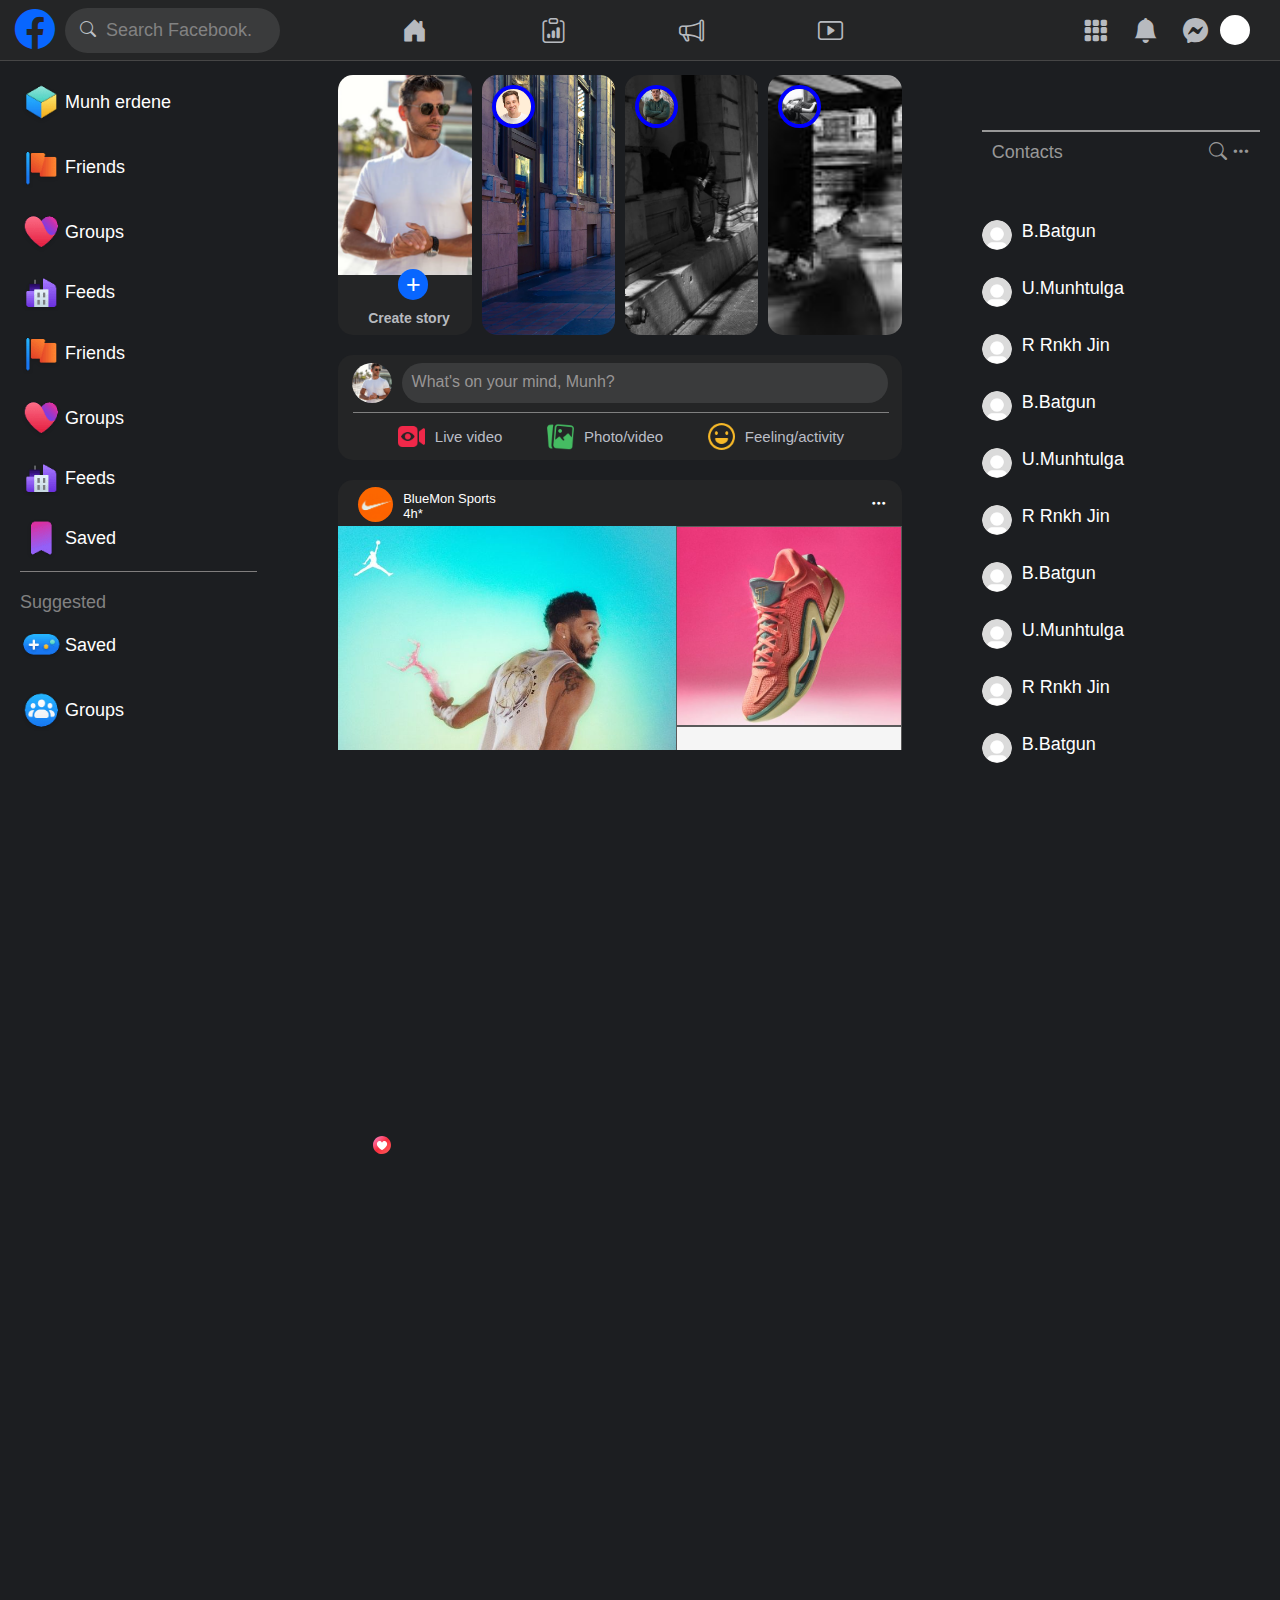
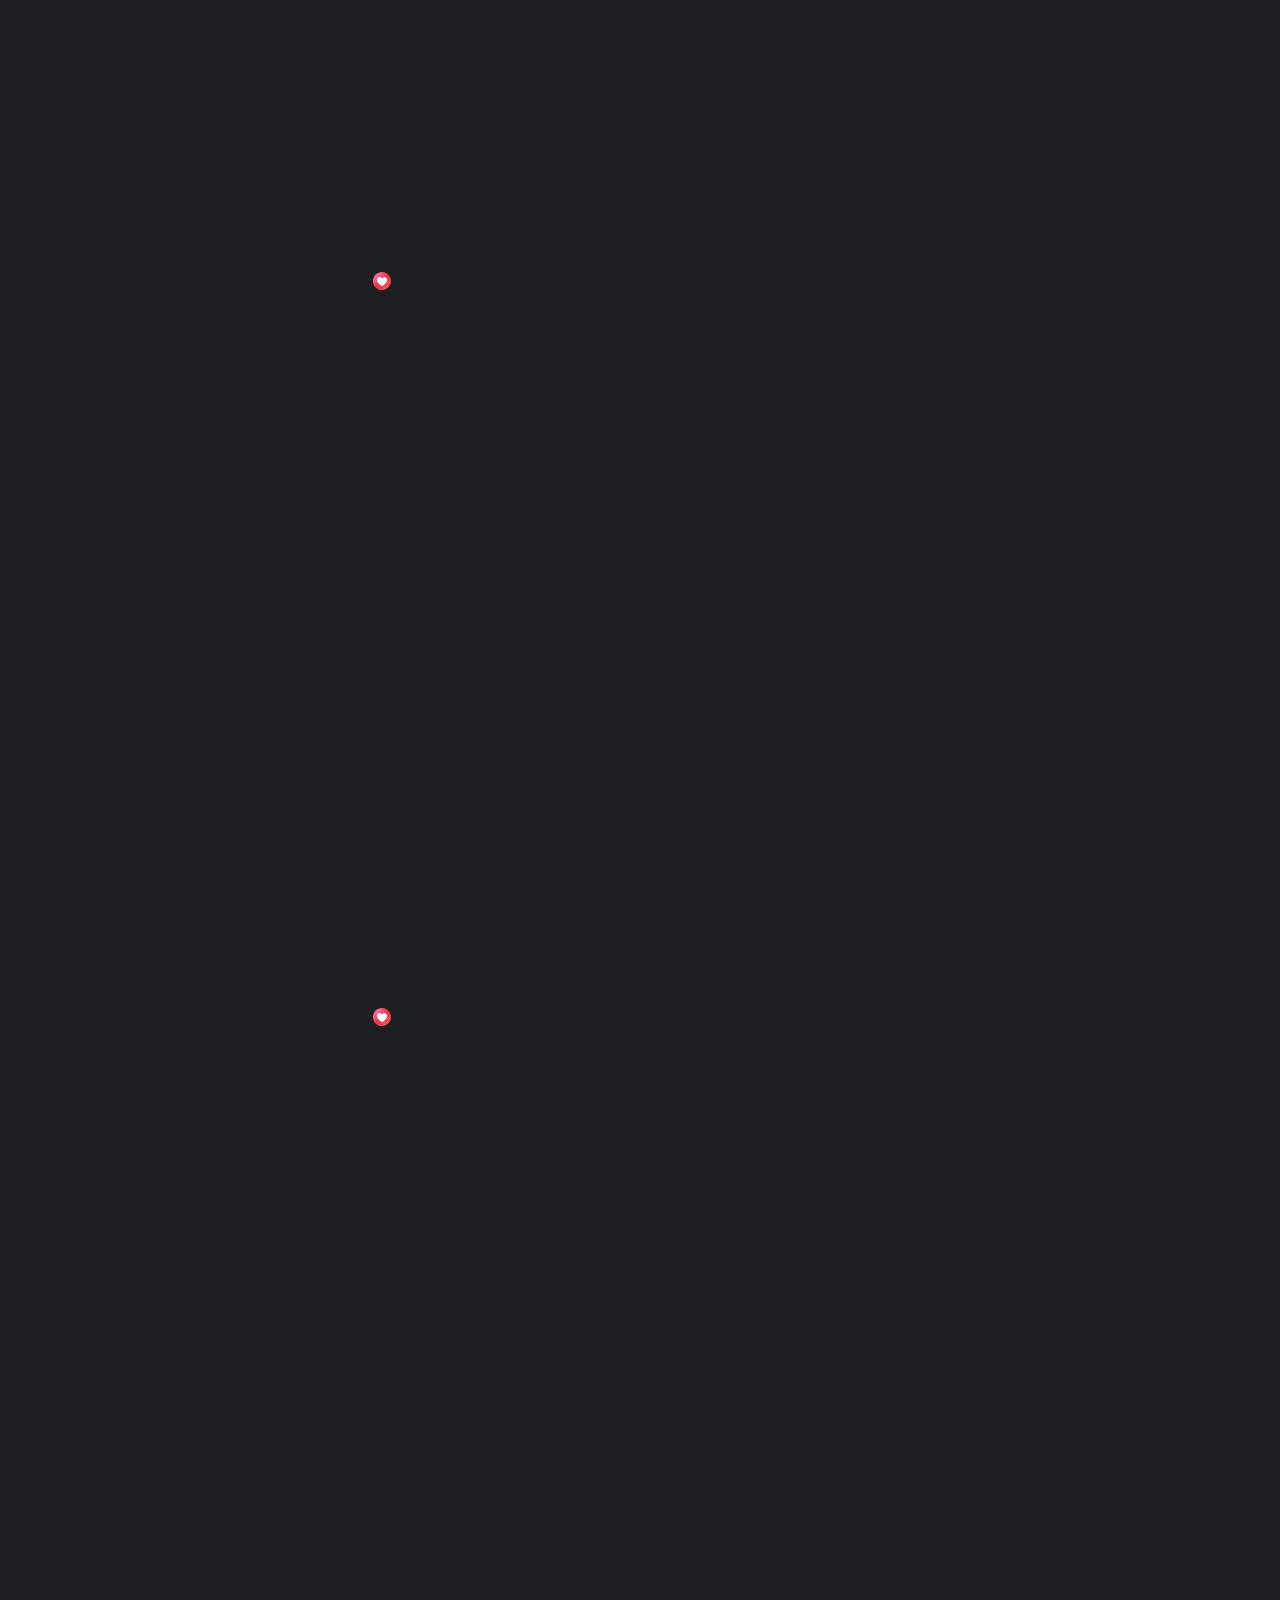
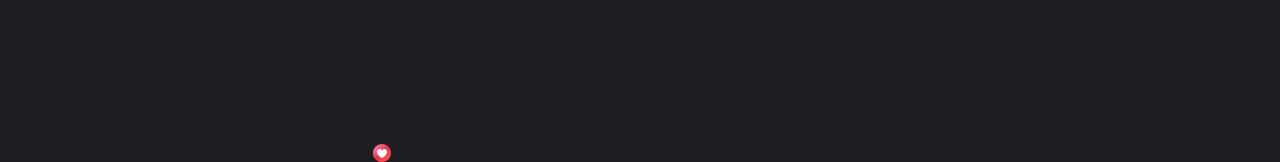
==== facebook.html @ 4e9d9228 "first commit" ====
<!DOCTYPE html>
<html lang="en">

<head>
    <meta charset="UTF-8">
    <meta name="viewport" content="width=device-width, initial-scale=1.0">
    <title>Document</title>
    <link rel="stylesheet" href="style.css">
    <link rel="stylesheet" href="https://cdn.jsdelivr.net/npm/bootstrap-icons@1.11.1/font/bootstrap-icons.css">
    <link rel="preconnect" href="https://fonts.googleapis.com">
    <link rel="preconnect" href="https://fonts.gstatic.com" crossorigin>
    <link href="https://fonts.googleapis.com/css2?family=PT+Sans+Narrow:wght@700&display=swap" rel="stylesheet">
</head>

<body>
    <div class="header">
        <div class="header-item1">
            <div class="child1">
                <i class="bi bi-facebook"></i>
            </div>
            <div class="child2">
                <div class="nohoi">
                    <i class="bi bi-search"></i>
                    <p>Search Facebook.</p>
                </div>
            </div>
        </div>
        <div class="header-item2">
            <div class="header-icon">
                <i class="bi bi-house-door-fill"></i>
                <i class="bi bi-clipboard-data"></i>
                <i class="bi bi-megaphone"></i>
                <i class="bi bi-play-btn"></i>
            </div>
        </div>
        <div class="header-item3">
            <div class="header-icon2">
                <i class="bi bi-grid-3x3-gap-fill"></i>
                <i class="bi bi-bell-fill"></i>
                <i class="bi bi-messenger"></i>
                <div class="profile">
                    <a href="https://www.facebook.com/profile.php?id=100067999803137"></a>
                </div>
            </div>
        </div>
    </div>
    <div class="main">
        <div class="main-left">
            <div class="main-left1">
                <div class="left-child">
                    <img src="logo/MXx87JcFaaaKzH.png" alt="">
                    <a href="">Munh erdene</a>
                </div>
                <div class="left-child">
                    <img src="logo/MXx87JcFKdzH.png" alt="">
                    <a href="">Friends</a>
                </div>
                <div class="left-child">
                    <img src="logo/MXx87JcFKzg.png" alt="">
                    <a href="">Groups</a>
                </div>
                <div class="left-child">
                    <img src="logo/MXx87JcFKzH.png" alt="">
                    <a href="">Feeds</a>
                </div>
                <div class="left-child">
                    <img src="logo/MXx87JcFKdzH.png" alt="">
                    <a href="">Friends</a>
                </div>
                <div class="left-child">
                    <img src="logo/MXx87JcFKzg.png" alt="">
                    <a href="">Groups</a>
                </div>
                <div class="left-child">
                    <img src="logo/MXx87JcFKzH.png" alt="">
                    <a href="">Feeds</a>
                </div>
                <div class="left-child1">
                    <img src="logo/MXx87JcFsKzH.png" alt="">
                    <a href="">Saved</a>
                </div>

            </div>
            <div class="main-left1">
                <p>Suggested</p>
                <div class="left-child">
                    <img src="logo/MXx87JcFssKzH.png" alt="">
                    <a href="">Saved</a>
                </div>
                <div class="left-child">
                    <img src="logo/MXx87JcsFKzH.png" alt="">
                    <a href="">Groups</a>
                </div>
                <div class="left-child">
                    <img src="logo/MXx87JcFssKzH.png" alt="">
                    <a href="">Saved</a>
                </div>
                <div class="left-child">
                    <img src="logo/MXx87JcFKdzH.png" alt="">
                    <a href="">Friends</a>
                </div>
                <div class="left-child">
                    <img src="logo/MXx87JcFKzg.png" alt="">
                    <a href="">Groups</a>
                </div>
                <div class="left-child">
                    <img src="logo/MXx87JcFKzH.png" alt="">
                    <a href="">Feeds</a>
                </div>
            </div>

        </div>
        <div class="main-mid">
            <div class="main-child">
                <div class="item12">
                    <div class="cc">
                        <div class="sd">
                            <img src="photo/profileistockphoto-1311078906-612x612.jpg" alt="">
                        </div>
                        <button class="button1">+</button>
                        <h6>Create story</h6>

                    </div>
                    <div class="ac">
                        <div class="sda">
                            <img src="/photo/rm328-366-tong-08_1.jpg" alt="">
                        </div>
                    </div>
                    <div class="bc">
                        <div class="sda">
                            <img src="photo/manphoto-1610088441520-4352457e7095.jpg" alt="">
                        </div>
                    </div>
                    <div class="gc">
                        <div class="sda">
                            <img src="/photo/pexelssssssssssssssssssss-photo-872756.jpg" alt="">
                        </div>
                    </div>

                </div>
                <div class="item23">
                    <div class="ff">
                        <div class="pt">
                            <img src="photo/profileistockphoto-1311078906-612x612.jpg" alt="">
                        </div>
                        <div class="write">
                            <span>What's on your mind, Munh?</span>
                        </div>
                    </div>
                    <div class="gg">
                        <div class="post"> <img src="logo/v1iF26vvvvvvvvvvvvvvvvvvvvvvvvvvvvvvvvvvvvvv05Cb5.png"
                                alt=""><span>Live video</span>
                        </div>
                        <div class="post"> <img src="logo/a6OjkIIE-aaaaaaaaaaaaaaaaaaaaR0.png"
                                alt=""><span>Photo/video</span></div>
                        <div class="post"> <img src="logo/yMDS19UDsqqqqqqqqqqqqqqqqqqqqqqWe.png"
                                alt=""><span>Feeling/activity</span></div>
                    </div>
                </div>
                <div class="head1">
                    <div class="head">
                        <div>
                            <div class="pro"></div>
                            <div class="name">BlueMon Sports <br>
                                4h*</div>
                        </div>
                        <div class="icon"><i class="bi bi-three-dots"></i>

                        </div>

                    </div>
                    <div class="item34">
                        <div class="sport1"></div>
                        <div class="sport2">
                            <div class="sport2-1"></div>
                            <div class="sport2-2"></div>
                            <div class="sport2-3"></div>
                        </div>
                    </div>
                    <div class="foter">
                        <div> <img class="react" src="/react/download (1).svg" alt="">
                            <img class="react1" src="/react/download.svg" alt="">
                        </div>
                        <div class="reaction">
                            <div class="vvv"><i class="bi bi-hand-thumbs-up"></i>Like</div>
                            <div class="vvv"><i class="bi bi-chat"></i>Comment</div>
                            <div class="vvv"><i class="bi bi-share"></i>Share</div>
                        </div>
                    </div>

                </div>
                <div class="head1">
                    <div class="head">
                        <div>
                            <div class="pro"></div>
                            <div class="name">BlueMon Sports <br>
                                4h*</div>
                        </div>
                        <div class="icon"><i class="bi bi-three-dots"></i>

                        </div>

                    </div>
                    <div class="item34">
                        <div class="sporta"></div>
                        <div class="sportb">
                            <div class="sportb-1"></div>
                            <div class="sportb-2"></div>
                            <div class="sportb-3"></div>
                        </div>
                    </div>

                    <div class="foter">
                        <div> <img class="react" src="/react/download (1).svg" alt="">
                            <img class="react1" src="/react/download.svg" alt="">
                        </div>
                        <div class="reaction">
                            <div class="vvv"><i class="bi bi-hand-thumbs-up"></i>Like</div>
                            <div class="vvv"><i class="bi bi-chat"></i>Comment</div>
                            <div class="vvv"><i class="bi bi-share"></i>Share</div>
                        </div>
                    </div>

                </div>
                <div class="head1">
                    <div class="head">
                        <div>
                            <div class="pro"></div>
                            <div class="name">BlueMon Sports <br>
                                4h*</div>
                        </div>
                        <div class="icon"><i class="bi bi-three-dots"></i>

                        </div>

                    </div>
                    <div class="item34">
                        <div class="sport1"></div>
                        <div class="sport2">
                            <div class="sport2-1"></div>
                            <div class="sport2-2"></div>
                            <div class="sport2-3"></div>
                        </div>
                    </div>
                    <div class="foter">
                        <div> <img class="react" src="/react/download (1).svg" alt="">
                            <img class="react1" src="/react/download.svg" alt="">
                        </div>
                        <div class="reaction">
                            <div class="vvv"><i class="bi bi-hand-thumbs-up"></i>Like</div>
                            <div class="vvv"><i class="bi bi-chat"></i>Comment</div>
                            <div class="vvv"><i class="bi bi-share"></i>Share</div>
                        </div>
                    </div>

                </div>
                <div class="head1">
                    <div class="head">
                        <div>
                            <div class="pro"></div>
                            <div class="name">BlueMon Sports <br>
                                4h*</div>
                        </div>
                        <div class="icon"><i class="bi bi-three-dots"></i>

                        </div>

                    </div>
                    <div class="item34">
                        <div class="sporta"></div>
                        <div class="sportb">
                            <div class="sportb-1"></div>
                            <div class="sportb-2"></div>
                            <div class="sportb-3"></div>
                        </div>
                    </div>

                    <div class="foter">
                        <div> <img class="react" src="/react/download (1).svg" alt="">
                            <img class="react1" src="/react/download.svg" alt="">
                        </div>
                        <div class="reaction">
                            <div class="vvv"><i class="bi bi-hand-thumbs-up"></i>Like</div>
                            <div class="vvv"><i class="bi bi-chat"></i>Comment</div>
                            <div class="vvv"><i class="bi bi-share"></i>Share</div>
                        </div>
                    </div>

                </div>


            </div>

        </div>

        <div class="main-right">

            <div class="cont">
                <span>Contacts</span>
                <div><i class="bi bi-search"></i>
                    <i class="bi bi-three-dots"></i>
                </div>

            </div>
            <div class="main-right1">
                <div class="right-child">
                    <div class="pro1"></div>
                    <a href="">B.Batgun</a>
                </div>
                <div class="right-child">
                    <div class="pro1"></div>
                    <a href="">U.Munhtulga</a>
                </div>
                <div class="right-child">
                    <div class="pro1"></div>
                    <a href="">R Rnkh Jin</a>
                </div>
                <div class="right-child">
                    <div class="pro1"></div>
                    <a href="">B.Batgun</a>
                </div>
                <div class="right-child">
                    <div class="pro1"></div>
                    <a href="">U.Munhtulga</a>
                </div>
                <div class="right-child">
                    <div class="pro1"></div>
                    <a href="">R Rnkh Jin</a>
                </div>
                <div class="right-child">
                    <div class="pro1"></div>
                    <a href="">B.Batgun</a>
                </div>
                <div class="right-child">
                    <div class="pro1"></div>
                    <a href="">U.Munhtulga</a>
                </div>
                <div class="right-child">
                    <div class="pro1"></div>
                    <a href="">R Rnkh Jin</a>
                </div>
                <div class="right-child">
                    <div class="pro1"></div>
                    <a href="">B.Batgun</a>
                </div>
                <div class="right-child">
                    <div class="pro1"></div>
                    <a href="">U.Munhtulga</a>
                </div>
                <div class="right-child">
                    <div class="pro1"></div>
                    <a href="">R Rnkh Jin</a>
                </div>
                <div class="right-child">
                    <div class="pro1"></div>
                    <a href="">B.Batgun</a>
                </div>
                <div class="right-child">
                    <div class="pro1"></div>
                    <a href="">U.Munhtulga</a>
                </div>
                <div class="right-child">
                    <div class="pro1"></div>
                    <a href="">B.Batgun</a>
                </div>

            </div>
        </div>
    </div>

</body>

</html>
---- style.css ----
* {
    font-family: Arial, Helvetica, sans-serif;
}
body{
    overflow: hidden;
}

::-webkit-scrollbar {
    width: 15px;
}
::-webkit-scrollbar-track{
    background-color: #d1faff;
}
::-webkit-scrollbar-thumb{
    background: linear-gradient(#642bff ,#ff22e6 )
}





body {
    background-color: #1c1e21;
    margin: 0;
    padding: 0;
}

.header {
    display: flex;
    cursor: pointer;
    background-color: #242526;
    border-bottom: 1px solid rgb(70, 70, 70);
    width: 100%;
    position: fixed;
}


.header-item1 {

    flex: 3;
    display: flex;
    align-items: center;
    gap: 10px;
    height: 60px;
}

.header-item2 {

    height: 60px;
    flex: 6;
}

.header-item3 {

    height: 60px;
    flex: 3;
}




.child2 {
    flex: 2;
    background-color: #3a3b3c;
    border-radius: 30px;
    width: 100%;
    margin-right: 40px;
    height: 45px;
    color: #bdc0c6;
    display: flex;
}

.child1 {
    margin-left: 15px;
    display: flex;
    font-size: 40px;
    color: #0866ff;

}

.nohoi {
    display: flex;
    align-items: center;
    gap: 10px;
    margin: 10px 0px 0px 15px;
    font-family: Arial, Helvetica, sans-serif;


}

.nohoi i {
    margin-top: -10px;
}

.header-icon {
    display: flex;
    align-items: center;
    justify-content: space-around;
    font-size: 25px;
    padding: 5px 60px 15px 60px;
    color: #b7babf;
    margin-left: -35px;



}

.header-icon2 {
    display: flex;
    align-items: center;
    font-size: 25px;
    padding: 5px 30px 15px 50px;
    justify-content: flex-end;
    color: #b7babf;


}

.header-icon2 i {
    width: 50px;
    height: 50px;
    align-items: center;
    display: flex;
    justify-content: center;
    border-radius: 30px;

}

.header-icon i {
    width: 100px;
    display: flex;
    justify-content: center;
    height: 50px;
    align-items: center;
    border-radius: 10px;

}

.profile {
    height: 30px;
    width: 30px;
    border-radius: 25px;
    background-color: white;
}


.main {
    display: flex;

}


/* main-left */




.main-left {
    flex: 3;
    margin-top: 60px;
    max-height: 700px;
    overflow: auto;
    overflow: hidden;
    
}

.main-left1 {
    display: flex;
    flex-direction: column;
    font-size: 18px;
    gap: 20px;
    padding: 20px;
    font-family: Arial, Helvetica, sans-serif;
    width: 70%;
}

p {
    color: rgb(130, 130, 130);
    font-size: 18px;
    font-family: Arial, Helvetica, sans-serif;
    margin: -20px 0px -10px 0px;

}

.left-child {
    display: flex;
    align-items: center;
}

.left-child a {
    text-decoration: none;
    color: white;

}

.left-child img {
    width: 45px;
}

.left-child1 img {
    width: 45px;
}

.left-child1 a {
    text-decoration: none;
    color: white;

}

.left-child1 {
    display: flex;
    align-items: center;
    border-bottom: 1px solid rgb(128, 126, 126);
    padding: 0px 0px 10px 0px;

}



/* main-mid */

.main-mid {
    flex: 5;
    max-height: 690px;
    margin-top: 60px;
    overflow: auto;
}
.main-mid::-webkit-scrollbar{
    display:none;
}

.item12 {
    display: flex;
    gap: 10px;
    margin-top: 15px;
    margin-bottom: 20px;

}

.cc {
    flex: 1;
    height: 260px;
    border-radius: 15px;
    background-color: #242526;
}

.ac {
    flex: 1;
    height: 260px;
    border-radius: 15px;
    background-image: url(photo/street-photography-exercises-16.jpg);
    background-size: cover !important;

}

.bc {
    flex: 1;
    height: 260px;
    border-radius: 15px;
    background-image: url(photo/street-photography-new-york-city-6.jpg);
    background-size: cover !important;
}

.gc {
    flex: 1;
    height: 260px;
    border-radius: 15px;
    background-image: url(photo/images.jpg);
    background-size: cover !important;
}

.sda {
    height: 35px;
    width: 35px;
    border-radius: 30px;
    margin: 10px;
    border: 4px solid blue;
}

.ac img {
    width: 100%;
    height: 100%;
    object-fit: cover;
    border-radius: 20px;
}

.bc img {
    width: 100%;
    height: 100%;
    object-fit: cover;
    border-radius: 20px;
}

.gc img {
    width: 100%;
    height: 100%;
    object-fit: cover;
    border-radius: 20px;
}

.cc img {
    width: 100%;
    height: 200px;
    object-fit: cover;
    border-radius: 15px 15px 0 0;
}

.cc h6 {
    color: #b7babf;
    font-family: Arial, Helvetica, sans-serif;
    font-size: 14px;
    margin-left: 30px;
    margin-top: 10px;
}

.button1 {
    color: white;
    background-color: #0866ff;
    border: none;
    font-size: 25px;
    border-radius: 20px;
    width: 30px;
    margin-left: 60px;
    margin-top: -10px;
}




.item23 {
    height: 100%;
    background-color: #242526;
    border-radius: 15px;
}

.ff {
    display: flex;
    justify-content: center;
    gap: 10px;
    padding-top: 8px;
    margin: 0px -10px;
    padding-bottom: 5px;


}


.pt img {
    width: 40px;
    height: 40px;
    object-fit: cover;
    border-radius: 50px;
}

.write {
    width: 80%;
    background-color: #3a3b3c;
    border-radius: 20px;
    padding: 10px;
    height: 20px;
}

.write span {
    align-items: center;
    font-family: Arial, Helvetica, sans-serif;
    color: #989595;

}

.gg {
    display: flex;
    justify-content: space-evenly;
    border-top: 1px solid gray;
    width: 95%;
    padding-top: 10px;
    color: #bbbec6;
    margin-left: 15px;
}

.gg img {
    width: 27px;
}

.gg .post {
    display: flex;
    align-items: center !important;
    font-size: 15px;
    gap: 10px;
    padding-bottom: 10px;
}



.head {
    background-color: #242526;
    height: 100%;
    width: 100%;
    margin-top: 20px;
    display: flex;
    justify-content: space-between;
    border-radius: 15px 15px 0 0;
}

.head1 {
    border-radius: 15px;
}

.item34 {
    display: flex;
}

.pro {
    width: 35px;
    height: 35px;
    background-color: #0866ff;
    border-radius: 20px;
    margin-top: 7px;
    background-image: url(logo/341012347_543626381224501_4270910067507456074_n.jpg);
    background-size: cover;
}

.name {
    color: white;
    font-size: 13px;
    margin-top: 11px;
}

.icon i {
    color: white;
    padding: 15px;
}

.head :nth-child(1) {
    display: flex;
    margin-left: 10px;
    gap: 10px;
}


.foter {
    height: 70px;
    background-color: #242526;
    border-radius: 0 0 10px 10px;
}

.foter .react1 {
    width: 18px;
    position: absolute;
    margin-left: -3px;
    margin-top: 10px;

}

.foter .react {
    width: 18px;
    margin-left: 20px;
    margin-top: 10px;
}

.reaction {
    display: flex;
    color: #989595;
    margin-top: 5px;
}

.reaction .vvv {
    align-items: center;
    display: flex;
    height: 100%;
    flex: 1;
    gap: 5px;
    justify-content: center;
    height: 30px;
}

.sport1 {
    flex: 3;
    background-color: #0866ff;
    height: 600px;
    background-image: url(photo/386356776_717872460382571_352411873244141687_n.jpg);
    background-size: cover;

}

.sport2 {
    flex: 2;
    background-color: #a8a8a8;
    height: 600px;
}


.sport2 {
    display: flex;
    flex-direction: column;

}

.sport2-1 {
    flex: 1;
    background-color: aqua;
    height: 100%;
    background-image: url(photo/386425419_717872437049240_7913537038854372418_n.jpg);
    background-size: cover;
    border: 1px solid rgb(90 90 90);
}

.sport2-2 {
    flex: 1;
    background-color: rgb(5, 11, 11);
    height: 100%;
    background-image: url(photo/387135450_717872523715898_7776025754086499048_n.jpg);
    background-size: cover;
    border: 1px solid rgb(90, 90, 90);
}

.sport2-3 {
    flex: 1;
    background-color: rgb(82, 85, 85);
    height: 100%;
    background-image: url(photo/386360731_717872490382568_8636001719762480465_n.jpg);
    background-size: cover;
    border: 1px solid rgb(90 90 90);
}

/* ************************************* */



.sporta {
    flex: 3;
    background-color: #0866ff;
    height: 600px;
    background-image: url(385808268_717760060393811_1845516570750498262_n.jpg);
    background-size: cover;

}

.sportb {
    flex: 2;
    background-color: #a8a8a8;
    height: 600px;
}


.sportb {
    display: flex;
    flex-direction: column;

}

.sportb-1 {
    flex: 1;
    background-color: aqua;
    height: 100%;
    background-image: url(387042564_719667470203070_8882991709852262985_n.jpg);
    background-size: cover;
    border: 1px solid rgb(90 90 90);
}

.sportb-2 {
    flex: 1;
    background-color: rgb(5, 11, 11);
    height: 100%;
    background-image: url(370172611_717761830393634_2809102150336380071_n.jpg);
    background-size: cover;
    border: 1px solid rgb(90, 90, 90);
}

.sportb-3 {
    flex: 1;
    background-color: rgb(82, 85, 85);
    height: 100%;
    background-image: url(386708306_717842420385575_1330714705185877147_n.jpg);
    background-size: cover;
    border: 1px solid rgb(90 90 90);
}

/* main right */
.main-right {
    flex: 3;
    margin-top: 60px;
    max-height: 690px;
    overflow: auto;
    overflow: hidden;
}


.main-right {
    display: flex;
    flex-direction: column;
    font-size: 18px;
    gap: 20px;
    padding: 20px;
    font-family: Arial, Helvetica, sans-serif;

}

.right-child {
    display: flex;
    align-items: center;
    gap: 10px;
}

.right-child a {
    text-decoration: none;
    color: white;

}

.right-child1 a {
    text-decoration: none;
    color: white;

}

.right-child1 {

    border-bottom: 1px solid rgb(128, 126, 126);
    padding: 0px 0px 10px 0px;

}

.cont {
    color: rgb(152, 152, 152);
    justify-content: space-between;
    display: flex;
    margin-left: 60px;
    margin-top: 50px;
    border-top: 2px solid;
    padding: 10px;

}

.main-right1 {
    display: flex;
    flex-direction: column;
    gap: 20px;
    padding: 20px;
    font-family: Arial, Helvetica, sans-serif;
    width: 70%;
    margin-left: 40px;

}

.pro1 {
    width: 30px;
    height: 30px;
    background-color: #0866ff;
    border-radius: 20px;
    margin-top: 7px;
    background-image: url(logo/Screenshot\ 2023-10-11\ 161216.png);
    background-size: cover;
}


/* hover */

.child2:hover {
    cursor: pointer;
    background-color: #4e4e4f;
}

.header-icon i:hover {
    background-color: #8c8c8c1a;
    transition: 0.2s;
}

.header-icon2 i:hover {
    background-color: #8c8c8c1a;
    transition: 0.2s;
}

.main-left:hover{
    overflow: scroll;
}
.main-right:hover{
    overflow: scroll;
}
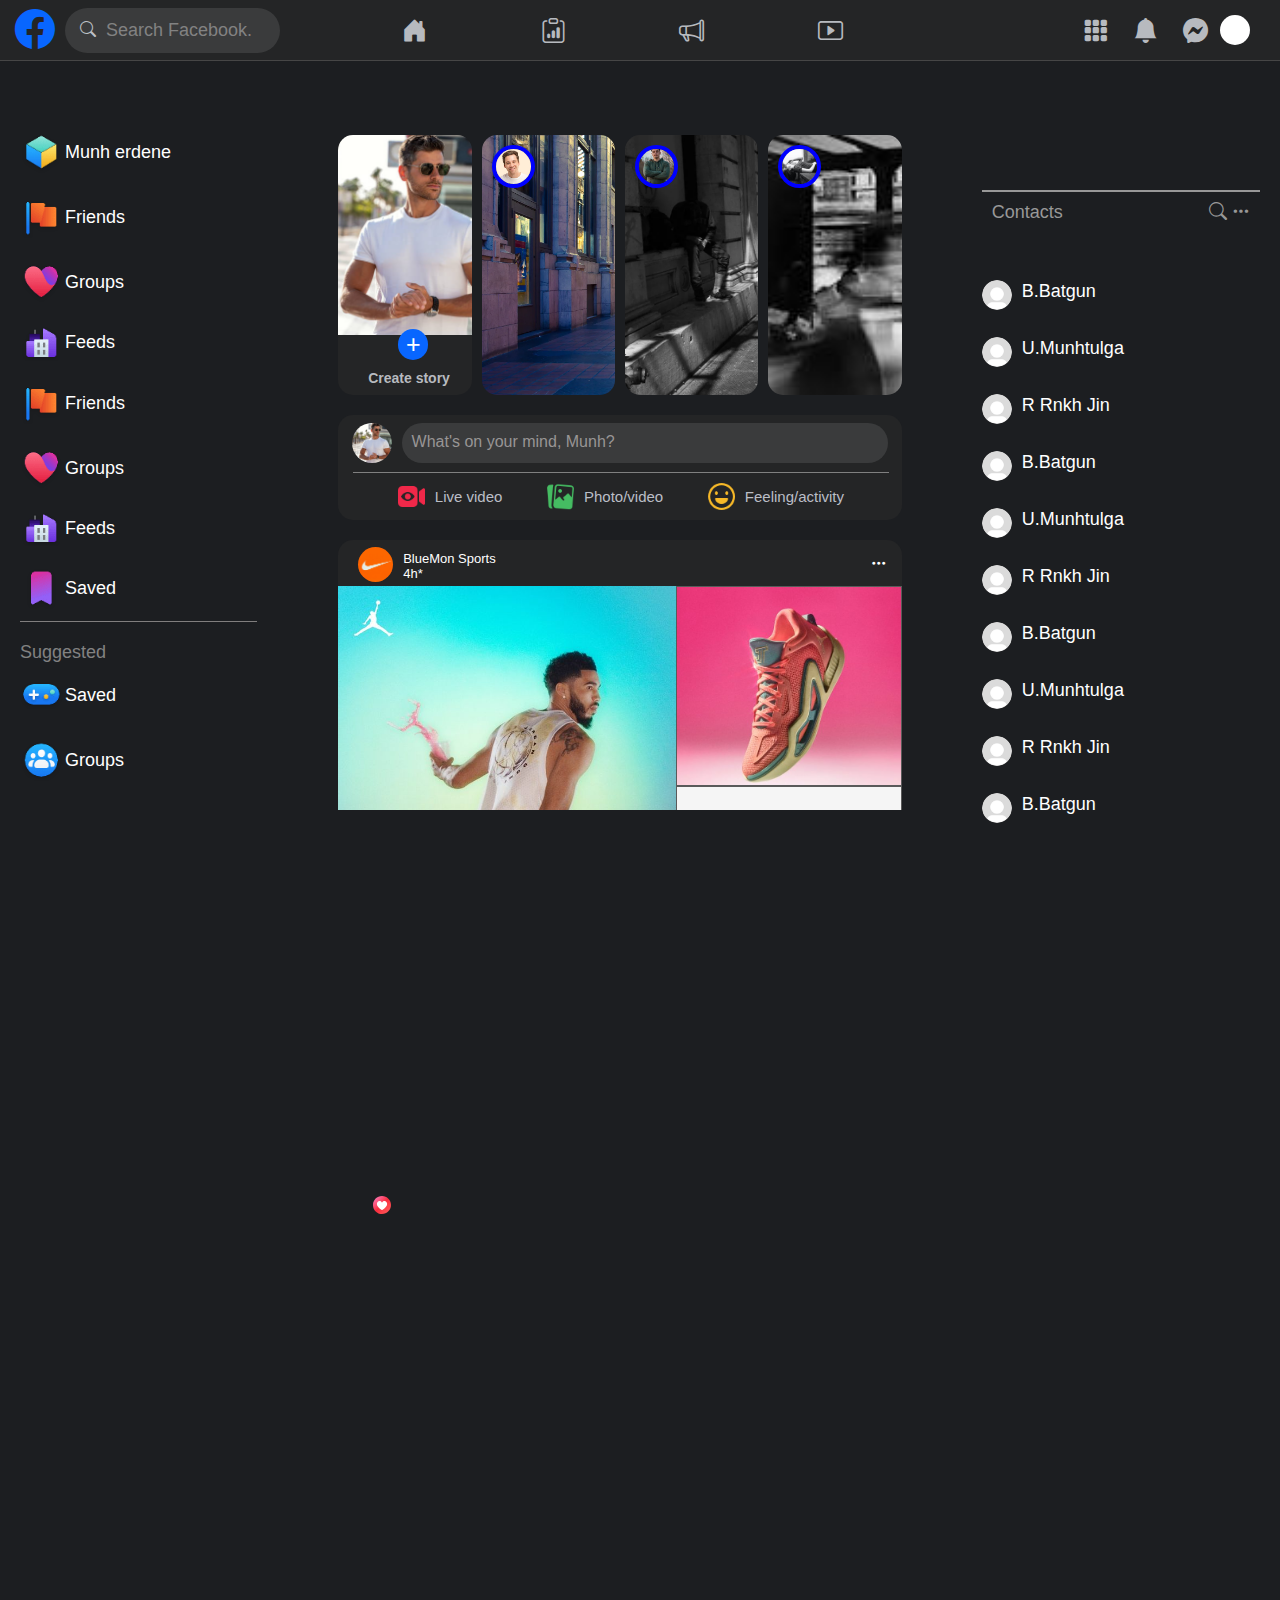
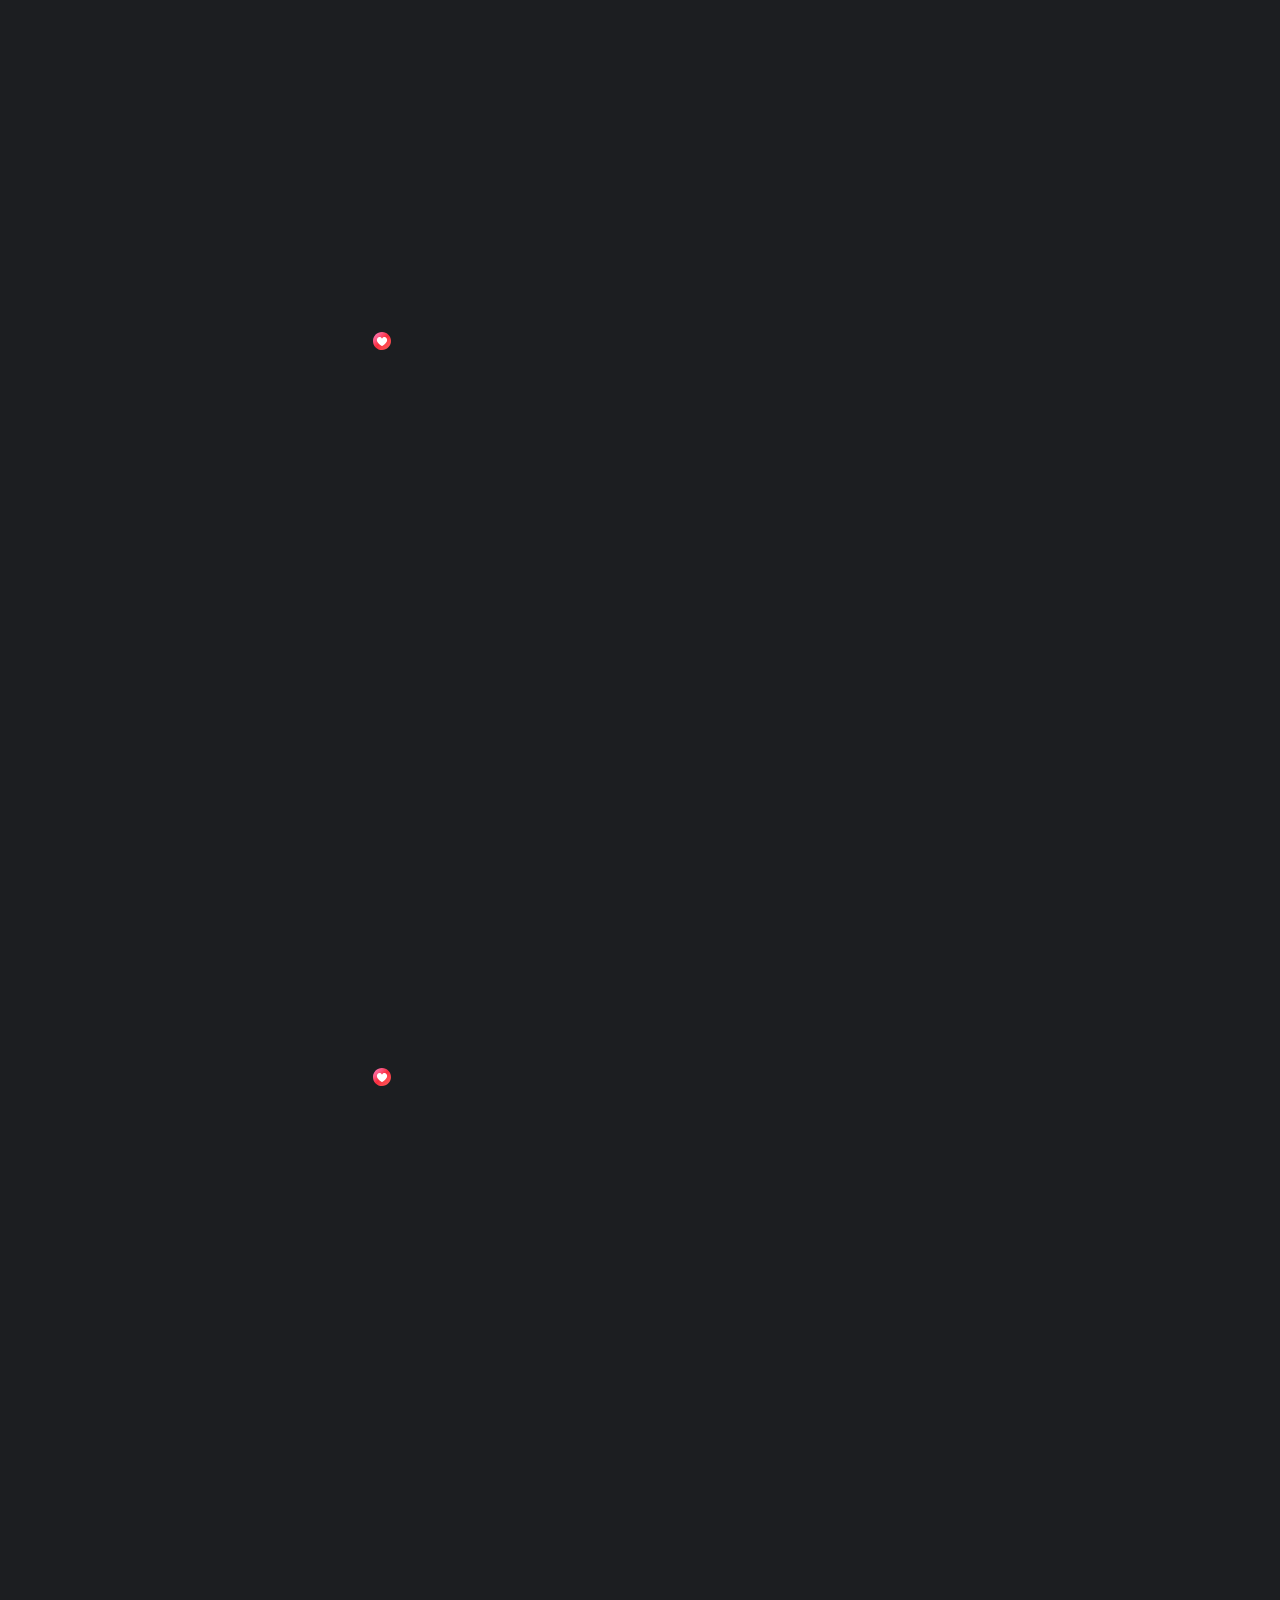
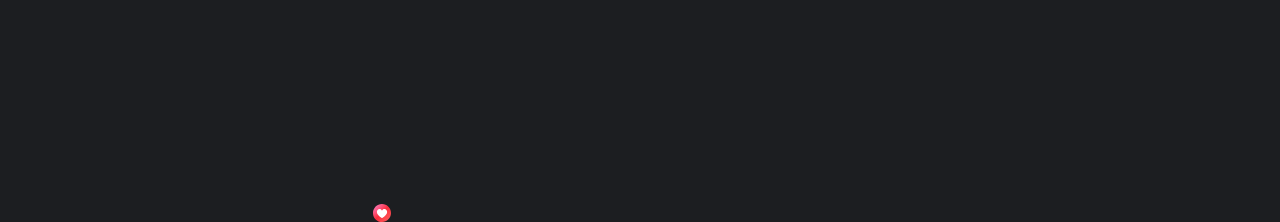
==== commit 2e8aac17: "first commit" ====
--- a/facebook.html
+++ b/facebook.html
@@ -5,7 +5,7 @@
     <meta charset="UTF-8">
     <meta name="viewport" content="width=device-width, initial-scale=1.0">
     <title>Document</title>
-    <link rel="stylesheet" href="style.css">
+    <link rel="stylesheet" href="facebook.css">
     <link rel="stylesheet" href="https://cdn.jsdelivr.net/npm/bootstrap-icons@1.11.1/font/bootstrap-icons.css">
     <link rel="preconnect" href="https://fonts.googleapis.com">
     <link rel="preconnect" href="https://fonts.gstatic.com" crossorigin>
@@ -123,7 +123,7 @@
                     </div>
                     <div class="ac">
                         <div class="sda">
-                            <img src="/photo/rm328-366-tong-08_1.jpg" alt="">
+                            <img src="photo/rm328-366-tong-08_1.jpg" alt="">
                         </div>
                     </div>
                     <div class="bc">
@@ -133,7 +133,7 @@
                     </div>
                     <div class="gc">
                         <div class="sda">
-                            <img src="/photo/pexelssssssssssssssssssss-photo-872756.jpg" alt="">
+                            <img src="photo/pexelssssssssssssssssssss-photo-872756.jpg" alt="">
                         </div>
                     </div>
 
--- a/facebook.css
+++ b/facebook.css
@@ -0,0 +1,687 @@
+* {
+    font-family: Arial, Helvetica, sans-serif;
+}
+
+body {
+    overflow: hidden;
+}
+
+::-webkit-scrollbar {
+    width: 15px;
+}
+
+::-webkit-scrollbar-track {
+    background-color: #d1faff;
+}
+
+::-webkit-scrollbar-thumb {
+    background: linear-gradient(#642bff, #ff22e6)
+}
+
+
+
+
+
+body {
+    background-color: #1c1e21;
+    margin: 0;
+    padding: 0;
+}
+
+.header {
+    display: flex;
+    cursor: pointer;
+    background-color: #242526;
+    border-bottom: 1px solid rgb(70, 70, 70);
+    width: 100%;
+    position: fixed;
+}
+
+
+.header-item1 {
+
+    flex: 3;
+    display: flex;
+    align-items: center;
+    gap: 10px;
+    height: 60px;
+}
+
+.header-item2 {
+
+    height: 60px;
+    flex: 6;
+}
+
+.header-item3 {
+
+    height: 60px;
+    flex: 3;
+}
+
+
+
+
+.child2 {
+    flex: 2;
+    background-color: #3a3b3c;
+    border-radius: 30px;
+    width: 100%;
+    margin-right: 40px;
+    height: 45px;
+    color: #bdc0c6;
+    display: flex;
+}
+
+.child1 {
+    margin-left: 15px;
+    display: flex;
+    font-size: 40px;
+    color: #0866ff;
+
+}
+
+.nohoi {
+    display: flex;
+    align-items: center;
+    gap: 10px;
+    margin: 10px 0px 0px 15px;
+    font-family: Arial, Helvetica, sans-serif;
+
+
+}
+
+.nohoi i {
+    margin-top: -10px;
+}
+
+.header-icon {
+    display: flex;
+    align-items: center;
+    justify-content: space-around;
+    font-size: 25px;
+    padding: 5px 60px 15px 60px;
+    color: #b7babf;
+    margin-left: -35px;
+
+
+
+}
+
+.header-icon2 {
+    display: flex;
+    align-items: center;
+    font-size: 25px;
+    padding: 5px 30px 15px 50px;
+    justify-content: flex-end;
+    color: #b7babf;
+
+
+}
+
+.header-icon2 i {
+    width: 50px;
+    height: 50px;
+    align-items: center;
+    display: flex;
+    justify-content: center;
+    border-radius: 30px;
+
+}
+
+.header-icon i {
+    width: 100px;
+    display: flex;
+    justify-content: center;
+    height: 50px;
+    align-items: center;
+    border-radius: 10px;
+
+}
+
+.profile {
+    height: 30px;
+    width: 30px;
+    border-radius: 25px;
+    background-color: white;
+}
+
+
+.main {
+    display: flex;
+
+}
+
+
+/* main-left */
+
+
+
+
+.main-left {
+    flex: 3;
+    margin-top: 60px;
+    max-height: 700px;
+    overflow: auto;
+    overflow: hidden;
+    margin-top: 110px;
+
+}
+
+.main-left1 {
+    display: flex;
+    flex-direction: column;
+    font-size: 18px;
+    gap: 20px;
+    padding: 20px;
+    font-family: Arial, Helvetica, sans-serif;
+    width: 70%;
+}
+
+p {
+    color: rgb(130, 130, 130);
+    font-size: 18px;
+    font-family: Arial, Helvetica, sans-serif;
+    margin: -20px 0px -10px 0px;
+
+}
+
+.left-child {
+    display: flex;
+    align-items: center;
+}
+
+.left-child a {
+    text-decoration: none;
+    color: white;
+
+}
+
+.left-child img {
+    width: 45px;
+}
+
+.left-child1 img {
+    width: 45px;
+}
+
+.left-child1 a {
+    text-decoration: none;
+    color: white;
+
+}
+
+.left-child1 {
+    display: flex;
+    align-items: center;
+    border-bottom: 1px solid rgb(128, 126, 126);
+    padding: 0px 0px 10px 0px;
+
+}
+
+
+
+/* main-mid */
+
+.main-mid {
+    flex: 5;
+    max-height: 690px;
+    margin-top: 120px;
+    overflow: auto;
+
+}
+
+.main-mid::-webkit-scrollbar {
+    display: none;
+}
+
+.item12 {
+    display: flex;
+    gap: 10px;
+    margin-top: 15px;
+    margin-bottom: 20px;
+
+}
+
+.cc {
+    flex: 1;
+    height: 260px;
+    border-radius: 15px;
+    background-color: #242526;
+}
+
+.ac {
+    flex: 1;
+    height: 260px;
+    border-radius: 15px;
+    background-image: url(photo/street-photography-exercises-16.jpg);
+    background-size: cover !important;
+
+}
+
+.bc {
+    flex: 1;
+    height: 260px;
+    border-radius: 15px;
+    background-image: url(photo/street-photography-new-york-city-6.jpg);
+    background-size: cover !important;
+}
+
+.gc {
+    flex: 1;
+    height: 260px;
+    border-radius: 15px;
+    background-image: url(photo/images.jpg);
+    background-size: cover !important;
+}
+
+.sda {
+    height: 35px;
+    width: 35px;
+    border-radius: 30px;
+    margin: 10px;
+    border: 4px solid blue;
+}
+
+.ac img {
+    width: 100%;
+    height: 100%;
+    object-fit: cover;
+    border-radius: 20px;
+}
+
+.bc img {
+    width: 100%;
+    height: 100%;
+    object-fit: cover;
+    border-radius: 20px;
+}
+
+.gc img {
+    width: 100%;
+    height: 100%;
+    object-fit: cover;
+    border-radius: 20px;
+}
+
+.cc img {
+    width: 100%;
+    height: 200px;
+    object-fit: cover;
+    border-radius: 15px 15px 0 0;
+}
+
+.cc h6 {
+    color: #b7babf;
+    font-family: Arial, Helvetica, sans-serif;
+    font-size: 14px;
+    margin-left: 30px;
+    margin-top: 10px;
+}
+
+.button1 {
+    color: white;
+    background-color: #0866ff;
+    border: none;
+    font-size: 25px;
+    border-radius: 20px;
+    width: 30px;
+    margin-left: 60px;
+    margin-top: -10px;
+}
+
+
+
+
+.item23 {
+    height: 100%;
+    background-color: #242526;
+    border-radius: 15px;
+}
+
+.ff {
+    display: flex;
+    justify-content: center;
+    gap: 10px;
+    padding-top: 8px;
+    margin: 0px -10px;
+    padding-bottom: 5px;
+
+
+}
+
+
+.pt img {
+    width: 40px;
+    height: 40px;
+    object-fit: cover;
+    border-radius: 50px;
+}
+
+.write {
+    width: 80%;
+    background-color: #3a3b3c;
+    border-radius: 20px;
+    padding: 10px;
+    height: 20px;
+}
+
+.write span {
+    align-items: center;
+    font-family: Arial, Helvetica, sans-serif;
+    color: #989595;
+
+}
+
+.gg {
+    display: flex;
+    justify-content: space-evenly;
+    border-top: 1px solid gray;
+    width: 95%;
+    padding-top: 10px;
+    color: #bbbec6;
+    margin-left: 15px;
+}
+
+.gg img {
+    width: 27px;
+}
+
+.gg .post {
+    display: flex;
+    align-items: center !important;
+    font-size: 15px;
+    gap: 10px;
+    padding-bottom: 10px;
+}
+
+
+
+.head {
+    background-color: #242526;
+    height: 100%;
+    width: 100%;
+    margin-top: 20px;
+    display: flex;
+    justify-content: space-between;
+    border-radius: 15px 15px 0 0;
+}
+
+.head1 {
+    border-radius: 15px;
+}
+
+.item34 {
+    display: flex;
+}
+
+.pro {
+    width: 35px;
+    height: 35px;
+    background-color: #0866ff;
+    border-radius: 20px;
+    margin-top: 7px;
+    background-image: url(logo/341012347_543626381224501_4270910067507456074_n.jpg);
+    background-size: cover;
+}
+
+.name {
+    color: white;
+    font-size: 13px;
+    margin-top: 11px;
+}
+
+.icon i {
+    color: white;
+    padding: 15px;
+}
+
+.head :nth-child(1) {
+    display: flex;
+    margin-left: 10px;
+    gap: 10px;
+}
+
+
+.foter {
+    height: 70px;
+    background-color: #242526;
+    border-radius: 0 0 10px 10px;
+}
+
+.foter .react1 {
+    width: 18px;
+    position: absolute;
+    margin-left: -3px;
+    margin-top: 10px;
+
+}
+
+.foter .react {
+    width: 18px;
+    margin-left: 20px;
+    margin-top: 10px;
+}
+
+.reaction {
+    display: flex;
+    color: #989595;
+    margin-top: 5px;
+}
+
+.reaction .vvv {
+    align-items: center;
+    display: flex;
+    height: 100%;
+    flex: 1;
+    gap: 5px;
+    justify-content: center;
+    height: 30px;
+}
+
+.sport1 {
+    flex: 3;
+    background-color: #0866ff;
+    height: 600px;
+    background-image: url(photo/386356776_717872460382571_352411873244141687_n.jpg);
+    background-size: cover;
+
+}
+
+.sport2 {
+    flex: 2;
+    background-color: #a8a8a8;
+    height: 600px;
+}
+
+
+.sport2 {
+    display: flex;
+    flex-direction: column;
+
+}
+
+.sport2-1 {
+    flex: 1;
+    background-color: aqua;
+    height: 100%;
+    background-image: url(photo/386425419_717872437049240_7913537038854372418_n.jpg);
+    background-size: cover;
+    border: 1px solid rgb(90 90 90);
+}
+
+.sport2-2 {
+    flex: 1;
+    background-color: rgb(5, 11, 11);
+    height: 100%;
+    background-image: url(photo/387135450_717872523715898_7776025754086499048_n.jpg);
+    background-size: cover;
+    border: 1px solid rgb(90, 90, 90);
+}
+
+.sport2-3 {
+    flex: 1;
+    background-color: rgb(82, 85, 85);
+    height: 100%;
+    background-image: url(photo/386360731_717872490382568_8636001719762480465_n.jpg);
+    background-size: cover;
+    border: 1px solid rgb(90 90 90);
+}
+
+/* ************************************* */
+
+
+
+.sporta {
+    flex: 3;
+    background-color: #0866ff;
+    height: 600px;
+    background-image: url(zurag2/385808268_717760060393811_1845516570750498262_n.jpg);
+    background-size: cover;
+
+}
+
+.sportb {
+    flex: 2;
+    background-color: #a8a8a8;
+    height: 600px;
+}
+
+
+.sportb {
+    display: flex;
+    flex-direction: column;
+
+}
+
+.sportb-1 {
+    flex: 1;
+    background-color: aqua;
+    height: 100%;
+    background-image: url(zurag2/387042564_719667470203070_8882991709852262985_n.jpg);
+    background-size: cover;
+    border: 1px solid rgb(90 90 90);
+}
+
+.sportb-2 {
+    flex: 1;
+    background-color: rgb(5, 11, 11);
+    height: 100%;
+    background-image: url(zurag2/370172611_717761830393634_2809102150336380071_n.jpg);
+    background-size: cover;
+    border: 1px solid rgb(90, 90, 90);
+}
+
+.sportb-3 {
+    flex: 1;
+    background-color: rgb(82, 85, 85);
+    height: 100%;
+    background-image: url(zurag2/386708306_717842420385575_1330714705185877147_n.jpg);
+    background-size: cover;
+    border: 1px solid rgb(90 90 90);
+}
+
+/* main right */
+.main-right {
+    flex: 3;
+    margin-top: 120px;
+    max-height: 690px;
+    overflow: auto;
+    overflow: hidden;
+}
+
+
+.main-right {
+    display: flex;
+    flex-direction: column;
+    font-size: 18px;
+    gap: 20px;
+    padding: 20px;
+    font-family: Arial, Helvetica, sans-serif;
+
+}
+
+.right-child {
+    display: flex;
+    align-items: center;
+    gap: 10px;
+}
+
+.right-child a {
+    text-decoration: none;
+    color: white;
+
+}
+
+.right-child1 a {
+    text-decoration: none;
+    color: white;
+
+}
+
+.right-child1 {
+
+    border-bottom: 1px solid rgb(128, 126, 126);
+    padding: 0px 0px 10px 0px;
+
+}
+
+.cont {
+    color: rgb(152, 152, 152);
+    justify-content: space-between;
+    display: flex;
+    margin-left: 60px;
+    margin-top: 50px;
+    border-top: 2px solid;
+    padding: 10px;
+
+}
+
+.main-right1 {
+    display: flex;
+    flex-direction: column;
+    gap: 20px;
+    padding: 20px;
+    font-family: Arial, Helvetica, sans-serif;
+    width: 70%;
+    margin-left: 40px;
+
+}
+
+.pro1 {
+    width: 30px;
+    height: 30px;
+    background-color: #0866ff;
+    border-radius: 20px;
+    margin-top: 7px;
+    background-image: url(logo/Screenshot\ 2023-10-11\ 161216.png);
+    background-size: cover;
+}
+
+
+/* hover */
+
+.child2:hover {
+    cursor: pointer;
+    background-color: #4e4e4f;
+}
+
+.header-icon i:hover {
+    background-color: #8c8c8c1a;
+    transition: 0.2s;
+}
+
+.header-icon2 i:hover {
+    background-color: #8c8c8c1a;
+    transition: 0.2s;
+}
+
+.main-left:hover {
+    overflow: scroll;
+}
+
+.main-right:hover {
+    overflow: scroll;
+}
+
+
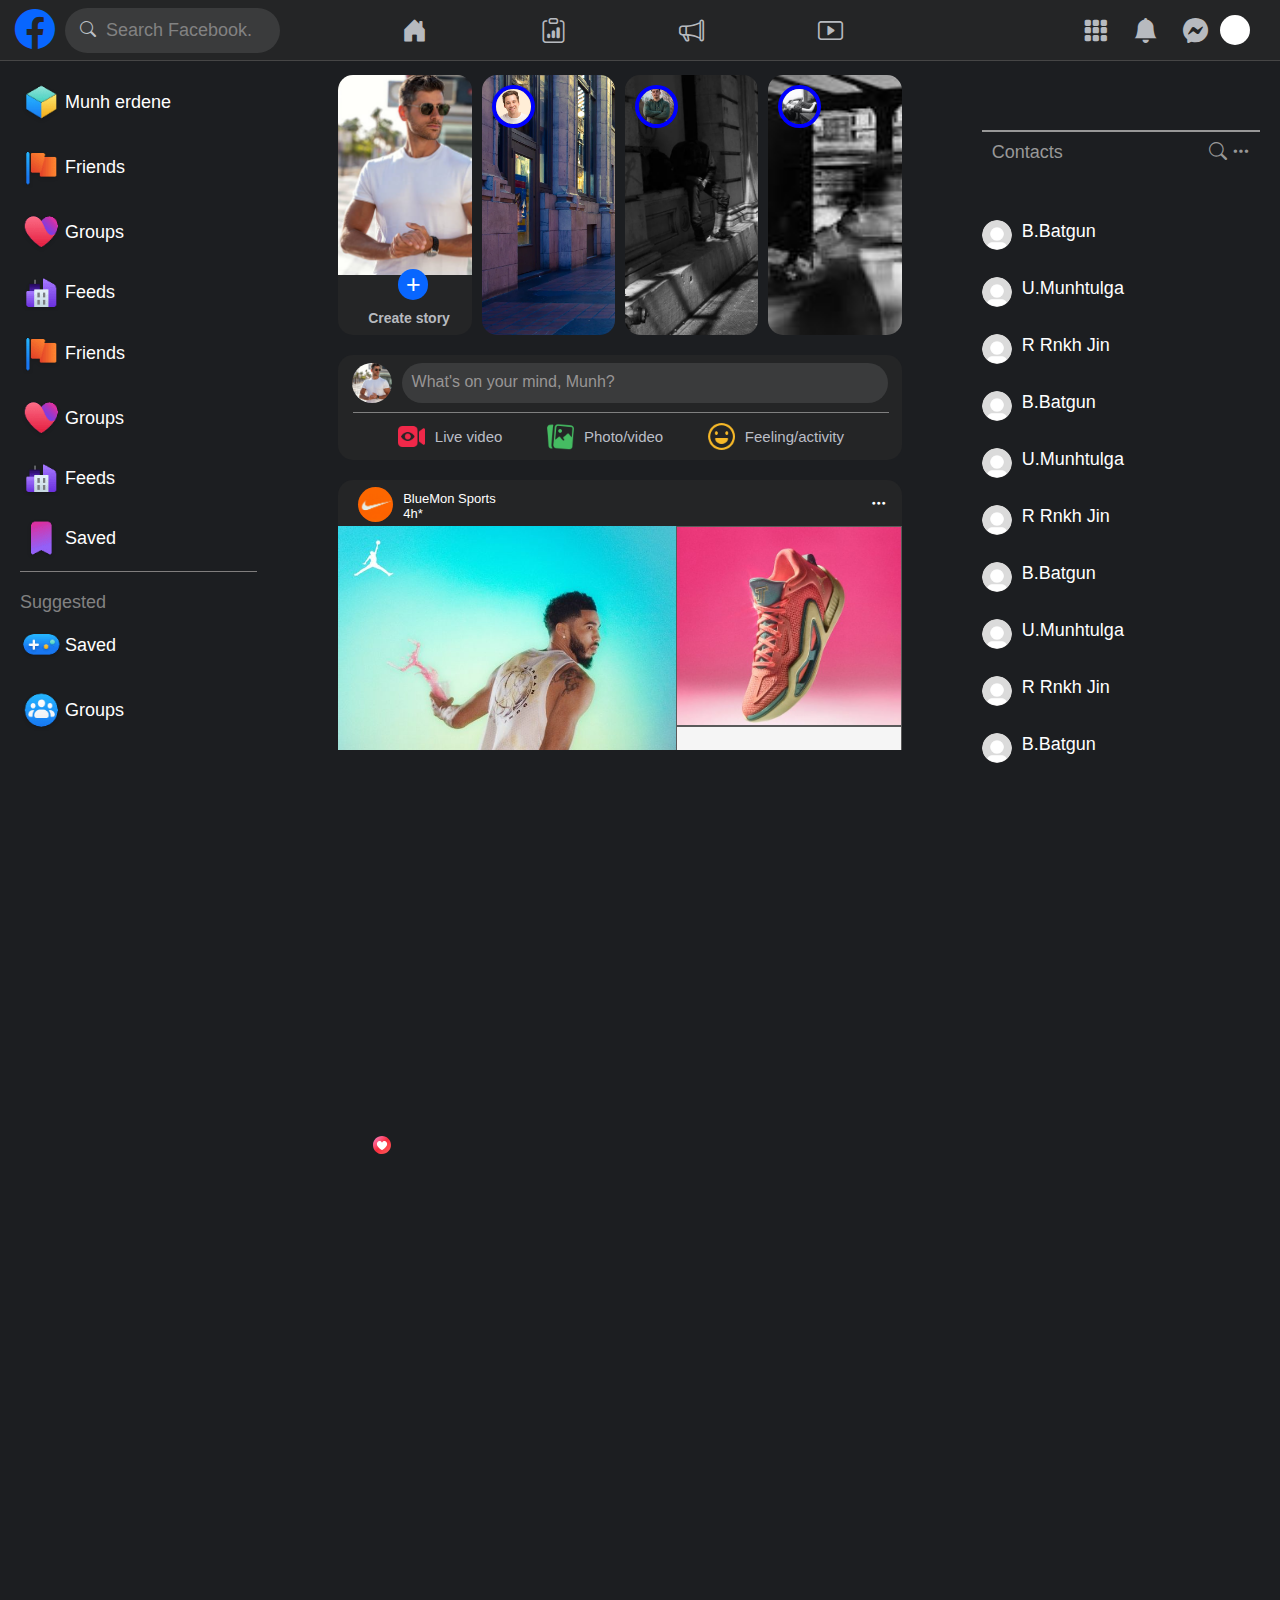
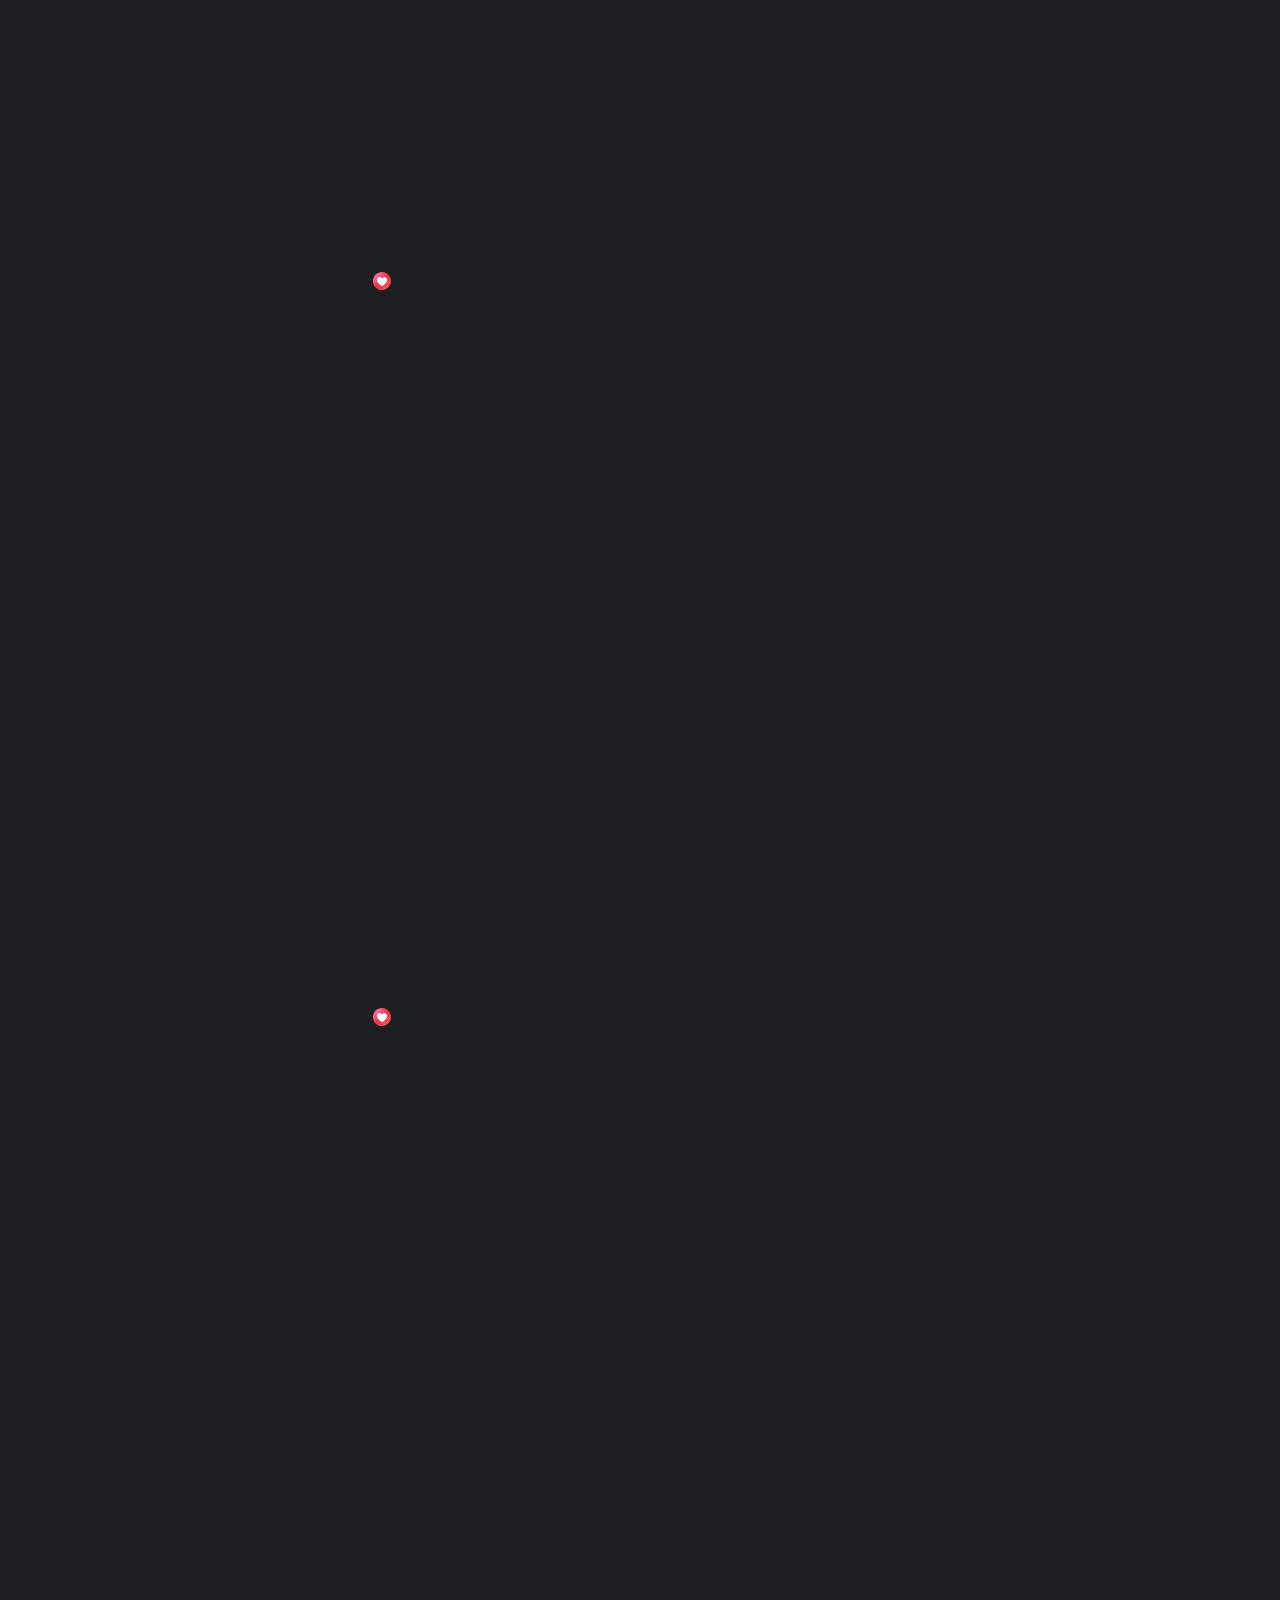
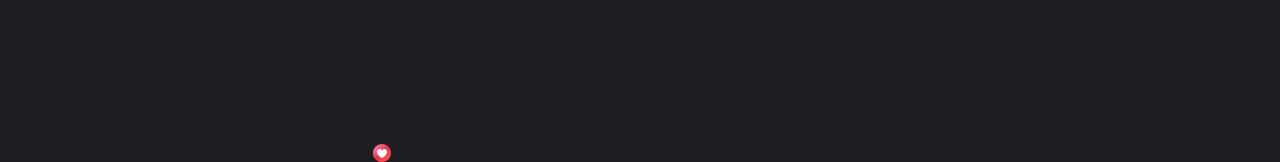
==== commit 1a47bbb5: "first commit" ====
--- a/facebook.html
+++ b/facebook.html
@@ -151,9 +151,9 @@
                         <div class="post"> <img src="logo/v1iF26vvvvvvvvvvvvvvvvvvvvvvvvvvvvvvvvvvvvvv05Cb5.png"
                                 alt=""><span>Live video</span>
                         </div>
-                        <div class="post"> <img src="logo/a6OjkIIE-aaaaaaaaaaaaaaaaaaaaR0.png"
+                        <div class="post1"> <img src="logo/a6OjkIIE-aaaaaaaaaaaaaaaaaaaaR0.png"
                                 alt=""><span>Photo/video</span></div>
-                        <div class="post"> <img src="logo/yMDS19UDsqqqqqqqqqqqqqqqqqqqqqqWe.png"
+                        <div class="post2"> <img src="logo/yMDS19UDsqqqqqqqqqqqqqqqqqqqqqqWe.png"
                                 alt=""><span>Feeling/activity</span></div>
                     </div>
                 </div>
--- a/facebook.css
+++ b/facebook.css
@@ -4,6 +4,7 @@
 
 body {
     overflow: hidden;
+    cursor: pointer;
 }
 
 ::-webkit-scrollbar {
@@ -164,7 +165,6 @@
     max-height: 700px;
     overflow: auto;
     overflow: hidden;
-    margin-top: 110px;
 
 }
 
@@ -226,8 +226,8 @@
 .main-mid {
     flex: 5;
     max-height: 690px;
-    margin-top: 120px;
     overflow: auto;
+    margin-top: 60px;
 
 }
 
@@ -395,6 +395,22 @@
     padding-bottom: 10px;
 }
 
+.gg .post1 {
+    display: flex;
+    align-items: center !important;
+    font-size: 15px;
+    gap: 10px;
+    padding-bottom: 10px;
+}
+
+.gg .post2 {
+    display: flex;
+    align-items: center !important;
+    font-size: 15px;
+    gap: 10px;
+    padding-bottom: 10px;
+}
+
 
 
 .head {
@@ -584,7 +600,7 @@
 /* main right */
 .main-right {
     flex: 3;
-    margin-top: 120px;
+    margin-top: 60px;
     max-height: 690px;
     overflow: auto;
     overflow: hidden;
@@ -685,3 +701,71 @@
 }
 
 
+
+
+@media(max-width:1098px) {
+    .main-left {
+        display: none;
+    }
+
+    .main-child {
+        padding-left: 30px;
+
+    }
+
+    .nohoi p {
+        display: none;
+    }
+
+    .child2 {
+        width: 45px;
+    }
+}
+
+
+@media(max-width:898px) {
+    .main-right {
+        display: none;
+    }
+
+    .main-child {
+        padding-right: 30px;
+
+    }
+
+    .header-icon {
+        display: none;
+    }
+
+}
+
+@media(max-width:755px) {
+    .gc {
+        display: none;
+    }
+}
+
+@media(max-width:600px) {
+    .bc {
+        display: none;
+    }
+
+    .gg .post2 {
+        display: none;
+    }
+
+    .ff {
+        width: 90%;
+        padding-left: 30px;
+    }
+}
+
+
+
+@media(max-width:375px) {
+    .main-mid {
+        width: 500px;
+        margin-right: 0;
+    }
+    
+}